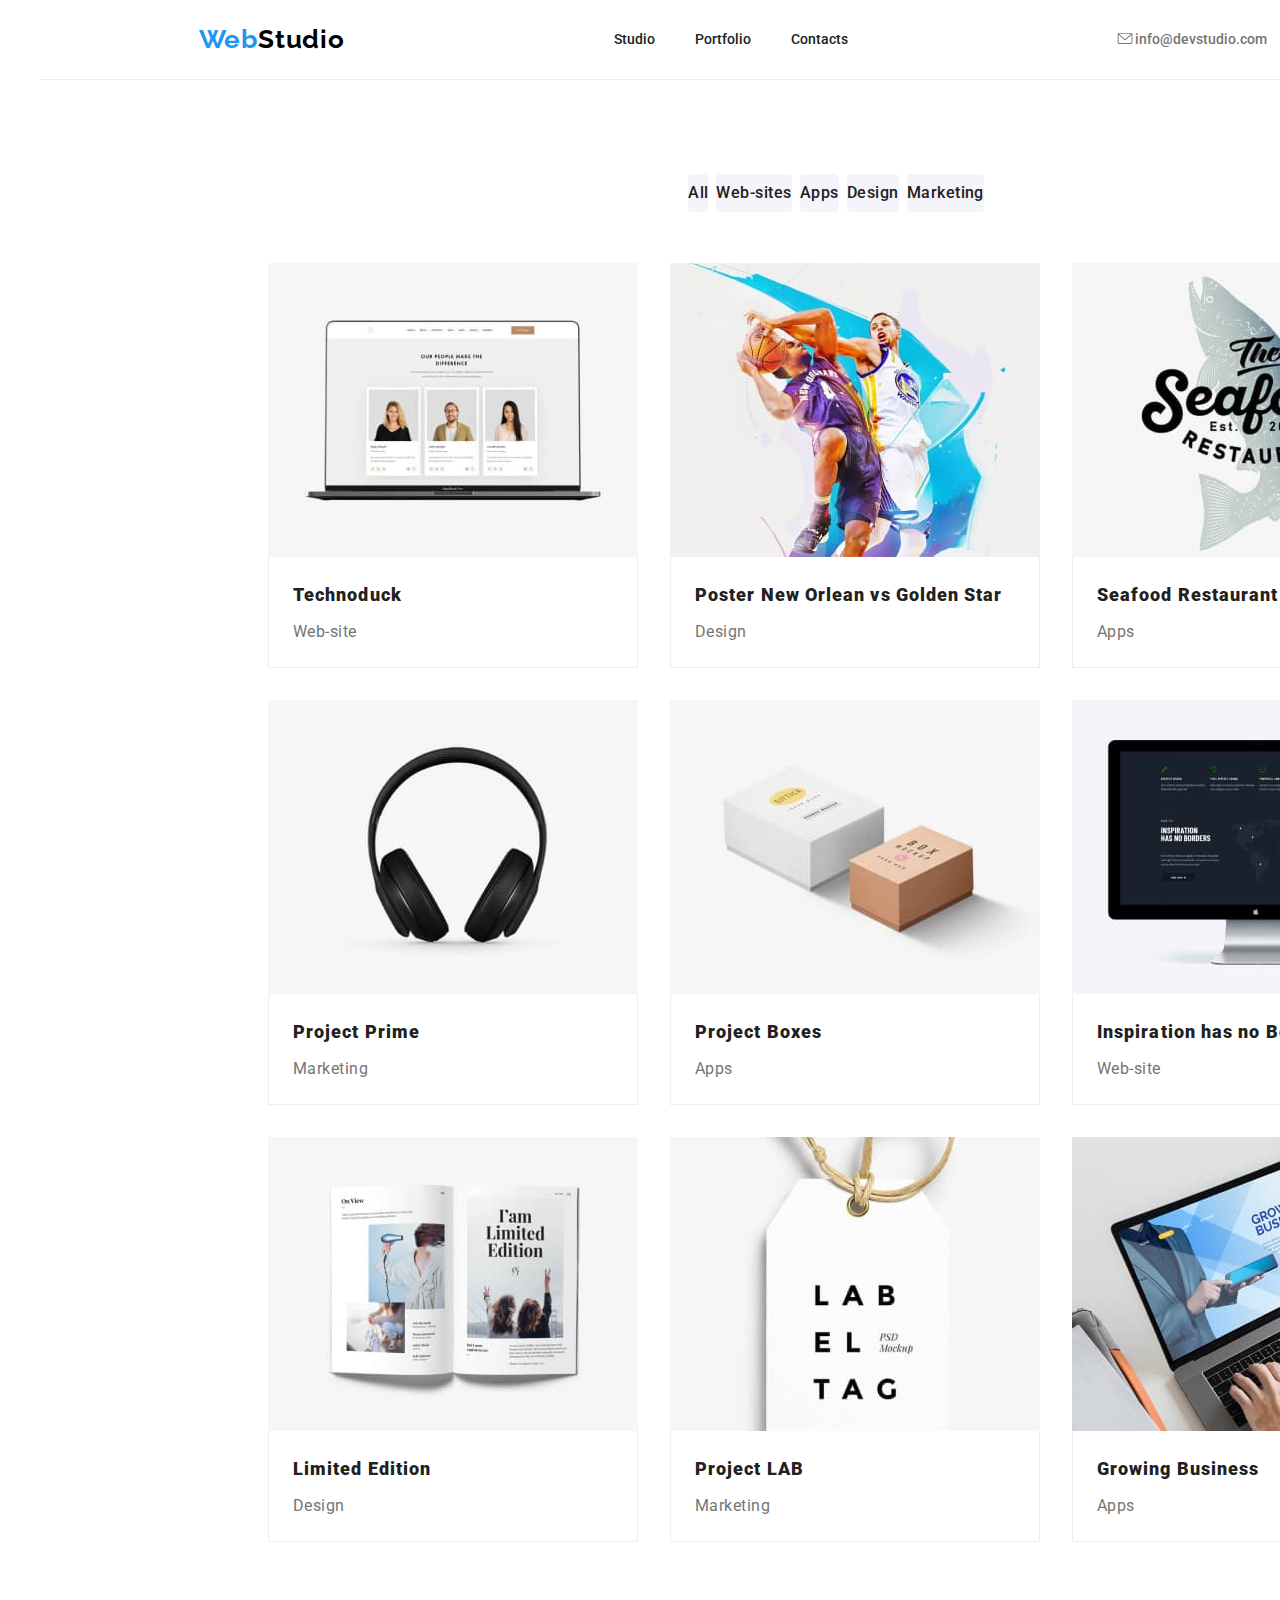
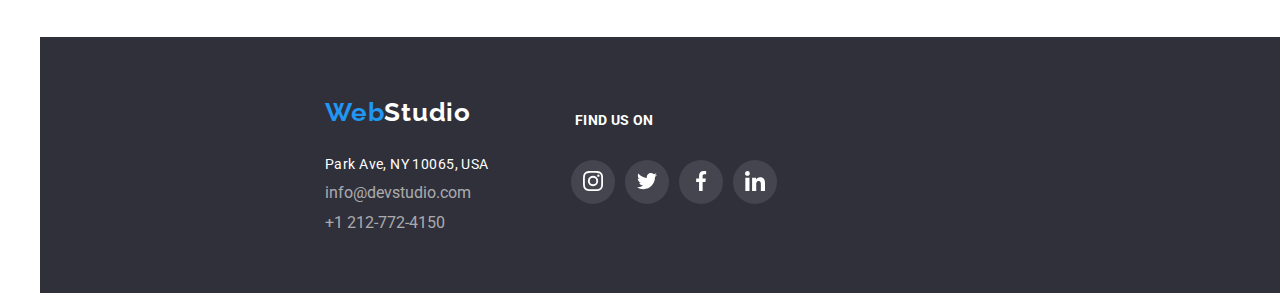
==== portfolio.html @ 3b62a681 "Initial commit" ====
<!DOCTYPE html>
<html lang="en">
<head>
    <meta charset="UTF-8">
    <meta name="viewport" content="width=device-width, initial-scale=1.0">
    <title>Portfolio</title>
    <link rel="stylesheet" href="https://cdnjs.cloudflare.com/ajax/libs/modern-normalize/1.0.0/modern-normalize.min.css">
    <link rel="preconnect" href="https://fonts.googleapis.com">
    <link rel="preconnect" href="https://fonts.gstatic.com" crossorigin>
    <link href="https://fonts.googleapis.com/css2?family=Raleway:ital,wght@0,100..900;1,100..900&family=Roboto:ital,wght@0,100;0,300;0,400;0,500;0,700;0,900;1,100;1,300;1,400;1,500;1,700;1,900&display=swap" rel="stylesheet">
    <link rel="stylesheet" href="./css/styles.css">
</head>
<!--Body section-->
<body class="body">
    <div class="container">

        <!--Header section-->
        <header class="header">
            <a href="#" class="header__logo"><p><span class="header__logo__name">Web</span>Studio</p></a>
            <nav class="header__navigation">
                <ul>
                    <li><a href="index.html" >Studio</a></li>
                    <li><a href="portfolio.html">Portfolio</a></li>
                    <li><a href="#" >Contacts</a></li>
                </ul>
            </nav>
    
            <!--Contacts information-->
            <div class="header__info">
                <a href="mailto:info@devstudio.com" ><svg class="icon-info"><use href="./images/icons/icons.svg#icon-envelope"/></svg>info@devstudio.com</a>
                <a href="tel:+1212-772-4150"><svg class="icon-info"><use href="./images/icons/icons.svg#icon-smartphone"/></svg> +1 212-772-4150</a>
         
        </div>
        </header>

        <!--Main part of the website page-->
            <main class="section">

                <!--Buttons list-->
            <div>
                <ul class="button-menu">
        <li><button type="button" class="button-name">All</button></li>
        <li><button type="button" class="button-name">Web-sites</button></li>
        <li><button type="button" class="button-name">Apps</button></li>
        <li><button type="button" class="button-name">Design</button></li>
        <li><button type="button" class="button-name">Marketing</button></li>
    </ul>
       </div>

            <!--Portfolio-->
            <div class="portfolio-section">
                <!--1st container-->
            <div class="portfolio-cards"><img class="portfolio-image" src="./images/technoduck.jpg" alt="photo of a web-site" width="370" height="294">
                <div class="portfolio-projects">
                <p class="projects-text"><b>Technoduck</b></p>
                <p class="projects1-text">Web-site</p>
            </div>
        </div>

            <!--2nd container-->
            <div class="portfolio-cards"><img class= "portfolio-image" src="./images/poster-new-orlean.jpg" alt="poster of 2 basketball player" width="370" height="294">
                <div class="portfolio-projects">
                <p class="projects-text"><b>Poster New Orlean vs Golden Star</b></p>
                <p class="projects1-text">Design</p>
            </div>
        </div>

            <!--3rd container-->
            <div class="portfolio-cards"><img class="portfolio-image" src="./images/seafood.jpg" alt="photo of seafood restaurant" width="370" height="294">
                <div class="portfolio-projects">
                <p class="projects-text"><b>Seafood Restaurant</b></p>
                <p class="projects1-text">Apps</p>
            </div>
        </div>

        <!--4th container-->
            <div class="portfolio-cards"><img class="portfolio-image" src="./images/project-prime.jpg" alt="photo of set of headphones" width="370" height="294">
                <div class="portfolio-projects">
                <p class="projects-text"><b>Project Prime</b></p>
                <p class="projects1-text">Marketing</p>
            </div>
        </div>

            <!--5th container-->
            <div class="portfolio-cards"><img class="portfolio-image" src="./images/project-boxes.jpg" alt="boxes image" width="370" height="294">
                <div class="portfolio-projects">
                <p class="projects-text"><b>Project Boxes</b></p>
                <p class="projects1-text">Apps</p>
            </div>
        </div>

            <!--6th container-->
            <div class="portfolio-cards"><img class="portfolio-image" src="./images/inspiration.jpg" alt="image website on pc" width="370" height="294">
                <div class="portfolio-projects">
                <p class="projects-text"><b>Inspiration has no Borders</b></p>
                <p class="projects1-text">Web-site</p>
            </div>
        </div>

            <!--7th container-->
            <div class="portfolio-cards"><img class="portfolio-image" src="./images/limited-edition.jpg" alt="magazine design" width="370" height="294">
                <div class="portfolio-projects">
                <p class="projects-text"><b>Limited Edition</b></p>
                <p class="projects1-text">Design</p>
            </div>
        </div>

            <!--8th container-->
            <div class="portfolio-cards"><img class="portfolio-image" src="./images/project-lab.jpg" alt="tag image" width="370" height="294">
                <div class="portfolio-projects">
                <p class="projects-text"><b>Project LAB</b></p>
                <p class="projects1-text">Marketing</p>
            </div>
        </div>

            <!--9th container-->
            <div class="portfolio-cards"><img class="portfolio-image" src="./images/growing.jpg" alt="picture with label" width="370" height="294">
                <div class="portfolio-projects">
                <p class="projects-text"><b>Growing Business</b></p>
                <p class="projects1-text">Apps</p>
            </div>
            </div>
    </div>
    </main>

 
   <!--Footer section-->
   <footer class="footer">
    <div class="footer-info">
        <div class="row">
        <div class="footer-col">
    <a href="#" class="footer__logo"><p><span class="footer__logo__name">Web</span>Studio</p></a>
    <address class="contacts">
    <p class="road">Park Ave, NY 10065, USA</p>
    <p class="mail">info@devstudio.com</p>
    <p class="phone">+1 212-772-4150</p>
    </address>
    </div>

<!--Social footer-->
<div class="footer-col">
<h4 class="social-title">Find us on</h4>
    <ul class="social-links">
        <li>
            <a href="">
                <svg class="icon">
                    <use href="./images/icons/icons.svg#icon-instagram" />
                </svg>
            </a>
         </li> 
         <li>
            <a href="">
                <svg class="icon">
                    <use href="./images/icons/icons.svg#icon-twitter" />
                </svg>
            </a>
         </li>
         <li>
            <a href="">
                <svg class="icon">
                    <use href="./images/icons/icons.svg#icon-facebook" />
                </svg>
            </a>
         </li>
         <li>
            <a href="">
                <svg class="icon">
                    <use href="./images/icons/icons.svg#icon-linkedin" />
                </svg>
            </a>
         </li>
         </ul>     
</div>
</div>
</div>
</footer>
</div>
</body>
</html>
---- css/styles.css ----
:root {
    --light-blue: #2196f3;
    --black: #212121;
    --white: #ffffff;
    --dark-white: #f5f4fa;
    --grey: #757575;
    --dark-grey: #2f303a;
    --primary-font: 'Roboto', sans-serif;
    --secondary-font: 'Raleway', sans-serif;
}
*, *::before, *::after{
    margin: 0;
    padding: 0;
}

img{
    max-width: 100%;
    height: auto;
}

html{
    box-sizing: border-box;

}

ul{
    list-style: none;
    margin: 0;
    padding: 0;
}

a{
    text-decoration: none;
    color: inherit;
}
.section{
    padding-top: 94px;
    padding-bottom: 94px;
    width: 1600px;
}

.container{
    width: 1200px;
    margin: 0 auto;
 }
/* Body section style*/

.body{
    font-family: var(--primary-font);
    background-color: var(--white);
    color: var(--black);

}

/* Header section style*/
.header {
    background-color: var(--white);
    display: flex;
    justify-content: space-around;
    flex-wrap: wrap;
    border-top: none;
    border-right: none;
    border-left: none;
    padding: 24px;
    border-bottom: 1px solid #ececec;
    align-items: center;
    width: 1600px;
}

.header__logo{
    text-decoration: none;
    font-family: var(--secondary-font);
    font-weight: 700;
    font-size: 26px;
    line-height: 31px;
    color: #000000;
    letter-spacing: 0.03em;
}

.header__logo__name{
    color: #2196f3;

}

.header__navigation{
    list-style: none;
    display: inline-block;
    gap: 40px;
  
}

.header__navigation a{
    font-family: var(--primary-font);
    font-weight: 500;
    font-size: 14px;
    line-height: 16px;
    color: var(--black);
    list-style: none;
    text-decoration: none;

}

.header__navigation a:hover {
    color: var(--light-blue);
}



.header__navigation a:focus{
    color: var(--light-blue);
    border-bottom: none;
}

.header__info a{
    font-family: var(--primary-font);
    font-weight: 500;
    font-size: 14px;
    line-height: 16px;
    color: var(--grey) ;
    text-decoration: none;
    padding-right: 40px;
    fill: var(--grey);

}



.header__info a:hover{
    color: var(--light-blue);
    fill: var(--light-blue);

}

.header__info a:focus {
    color: var(--light-blue);
    fill: var(--light-blue);
}



.icon-info{
    width: 16px;
    height: 12px;
    margin-right: 2px;
}


/* Hero section style*/

.hero-section{
    height: 100vh;
    display: flex;
    justify-content: center;
    align-items: center;
    text-align: center;
    flex-wrap: wrap;
    background-color: rgba(47, 48, 58,0.4);
    background-image: linear-gradient(0deg, 
    rgba(47, 48, 58, 0.5),
    rgba(47, 48, 58, 0.3)
    ), url(../images/hero-bg-image.jpg);
    background-repeat: no-repeat;background-size: cover;
    width: 1600px;
    height: 600px;
   

}

.hero-section__title{
    font-family: var(--primary-font);
    font-weight: 900;
    font-size: 44px;
    line-height: 60px;
    text-transform: uppercase;
    color: var(--white);
    letter-spacing: 0.06em;
    margin-top: 200px;

    
}
.hero-section__title:hover{
    text-decoration: underline;
    text-decoration-color: var(--light-blue);
} 
   

.button{
    font-family: var(--primary-font);
    font-weight: 700;
    font-size: 16px;
    line-height: 30px;
    color: var(--white);
    background-color: var(--light-blue);
    cursor: pointer;
    border-radius: 4px;
    margin-top: 30px;
    margin-bottom: 210px;
    
}

.button:hover{
    background-color: var(--light-blue);
    width: 380px;
    height: 65px;
}

/*About section style*/

.about ul{
   display: flex;
   flex-direction: row;
   justify-content: space-around;
   align-items: center;
   flex-wrap: wrap;
   gap: 30px;
   padding-left:215px;
   padding-right: 215px;

    
}

.about__list{
    list-style: none;
    margin-right: 30px;
}
 
.about__subtitle{
    font-family: var(--primary-font);
    font-weight: 700;
    font-size: 14px;
    line-height: 16px;
    text-transform: uppercase;
    color: var(--black);
    list-style: none;
    letter-spacing: 0.03em;
    text-align: left;
    margin-bottom: 10px;

}

.about__text{
    font-family: var(--primary-font);
    font-weight: 400;
    font-size: 14px;
    line-height: 24px;
    color: var(--grey);
    letter-spacing: 0.03em;
    text-align: left;                            
}
.icon-name{
    width: 70px;
    height: 70px;

}

.icon-about{
    width:  270px;
    height:  120px;
    border-radius: 4px;
    background: var(--dark-white);
    display: flex;
    justify-content: center;
    padding-top: 25px;
    margin-bottom: 30px;

    
}

/* What we do style*/
.occupation{
    display: inline-block;
    text-align: center;

}

.occupation__images> img{
    margin-right: 30px;
}

.occupation__title{
    font-family: var(--primary-font);
    font-weight: 700;
    font-size: 36px;
    line-height: 42px;
    color: var(--black);
    letter-spacing: 0.03em;
    margin-bottom: 50px;

}

/* Team section style*/

.team{
    background-color: var(--dark-white);
    width: 1600px;
  
}
.team-section{
    display: flex;
    justify-content: center;
    text-align: center;
    gap: 30px;

    
}
.team-title{
    font-family: var(--primary-font);
    font-weight: 700;
    font-size: 36px;
    line-height: 42px;
    color: var(--black);
    letter-spacing: 0.03em;
    margin-bottom: 50px;
    text-align: center;
    
}

.team-cards{
    background-color: var(--white);
    box-shadow: 0px 1px 3px rgba(0, 0, 0, 0.12), 0px 1px 1px rgba(0, 0, 0, 0.14), 0px 2px 1px rgba(0, 0, 0, 0.2);
    border-radius: 0px 0px 4px 4px;

}
.team-image{
    border-radius: 4px;

}

.team__name{
    font-family: var(--primary-font);
    font-weight: 500;
    font-size: 16px;
    line-height: 19px;
    color: var(--black);
    letter-spacing: 0.03em;
    margin-top: 30px;
}

.team__job{
    font-family: var(--primary-font);
    font-weight: 400;
    font-size: 16px;
    line-height: 19px;
    color: var(--grey);
    letter-spacing: 0.03em;
    margin-top: 10px;
    margin-bottom: 16px;
}

.team-social{
    display: flex;
    gap: 10px;
    justify-content: center;
    margin-bottom: 30px;
   
}
.team-social li{
    padding: 12px;
    border-radius: 100px;
    fill: #afb1b8;
    
  
}
.team-social li:hover{
    background-color: var(--light-blue);
    fill: var(--white);

}

.team-social li:focus{
    background-color: var(--light-blue);
    fill: var(--white);
}

/* Regular customers section style*/
.customers-section ul{
    display: flex;
    justify-content: center;
    align-items: center;
    gap: 30px;
    width: 1600px;
    margin-bottom: 94px;
    fill: #afb1b8;  
}

.customers-section li:hover{
    fill: var(--light-blue);
}

.customers-section li:focus{
    fill: var(--light-blue);
}

.customers-title{
    font-family: var(--primary-font);
    font-weight: 700;
    font-size: 36px;
    line-height: 42px;
    letter-spacing: 0.03em;
    color: var(--black);
    margin-top: 94px;
    margin-bottom: 50px;
    margin-left: 635px;
}

.customers-name{
    width: 106px;
    height: 60px;  
}

.customers-icon{
    width: 170px;
    height: 92px;
    border: 1px solid #afb1B8;
    padding: 20px 30px;
}


/* Footer section style */

.footer{
    background-color: var(--dark-grey);
    color: var(--white);
    display: inline-block;
    padding-left: 215px;
    padding-top: 60px;
    height: auto;
    width: 1600px;
   
}

.footer__logo{
    font-family: var(--secondary-font);
    font-weight: 700;
    font-size: 26px;
    line-height: 31px;
    color: var(--white);
    text-decoration: none;
    letter-spacing: 0.03em;
    text-align: left;
    
    
}

.footer__logo__name{
    color: #2196f3;

}
.contacts{
    font-style: normal;
    margin-bottom: 60px;
}  

.road{
font-family: var(--primary-font);
font-weight: 400;
font-size: 14px;
line-height: 16px;
letter-spacing: 0.03em;
color: var(--white); 
padding-top: 28px;


}
.mail, .phone{
    margin-top: 12px;
    text-decoration: none;
    color: rgba(255, 255, 255, 0.6);
  
 
}

.mail:hover, .phone:hover {
    color: var(--light-blue);
}


.mail:focus, .phone:focus{
    color: var(--light-blue);
    border-bottom: none;
}

.container{
    width: 1200px;
    margin: 0 auto;
 }
 
 /* Social footer style*/
 .social-title{
    font-family: var(--primary-font);
    font-weight: 700;
    font-size: 14px;
    line-height: 16px;
    letter-spacing: 0.03em;
    text-transform: uppercase;
    color: var(--white);
    padding-top: 15px;
    padding-bottom: 20px;
    padding-left: 16px;
   
    
 }
 .row{
	display: flex;
    flex-wrap: wrap;
}


.footer-col{
    color: var(--white);
    padding-left: 70px;

  }
  .social-links{
    display: flex;
    gap: 10px;
    fill: var(--white);
    padding: 12px;
    
  }

  .footer-col .social-links a{
	display: inline-block;
    align-items: center;
	height: 44px; 
	width: 44px;
	background-color: rgba(255,255,255,0.1);
	padding: 6px;
	text-align: center;
	line-height: 40px;
	border-radius: 50%;
	
}

.social-links a:hover{
	fill: var(--white);
	background-color: var(--light-blue);
}


/* Body section portfolio style*/

.body{
    font-family: var(--primary-font);
    background-color: var(--white);
    color: var(--black);
}


/* Header section style*/
.header {
    background-color: var(--white);
    display: flex;
    justify-content: space-around;
    flex-wrap: wrap;
    border-top: none;
    border-right: none;
    border-left: none;
    padding: 24px;
    border-bottom: 1px solid #ececec;
    align-items: center;
    width: 1600px;
   
}

.header__logo{
    text-decoration: none;
    font-family: var(--secondary-font);
    font-weight: 700;
    font-size: 26px;
    line-height: 31px;
    color: #000000;
    letter-spacing: 0.03em;

}

.header__logo__name{
    color: #2196f3;

}

.header__navigation ul{
    list-style: none;
    display: flex;
    gap: 40px;
}

.header__navigation a{
    font-family: var(--primary-font);
    font-weight: 500;
    font-size: 14px;
    line-height: 16px;
    color: var(--black);
    list-style: none;
    text-decoration: none;

}

.header__navigation a:hover {
    color: var(--light-blue);
}



.header__navigation a:focus{
    color: var(--light-blue);
    border-bottom: none;
}

.header__info a{
    font-family: var(--primary-font);
    font-weight: 500;
    font-size: 14px;
    line-height: 16px;
    color: var(--grey) ;
    text-decoration: none;
    padding-right: 40px;
    fill: var(--grey);

}



.header__info a:hover{
    color: var(--light-blue);
    fill: var(--light-blue);

}

.header__info a:focus {
    color: var(--light-blue);
    fill: var(--light-blue);
}

.icon-info{
    width: 16px;
    height: 12px;
    margin-right: 2px;
}

/* Main part website page style*/

.main-section{
    padding-top: 94px;
    padding-bottom: 50px;
    width: 1600px;
}

.button-menu{
    display: flex;
    justify-content: center;
    align-items: center;
    margin-bottom: 50px;
    list-style-type: none;
}


.button-name{
    font-family: var(--primary-font);
    background-color: var(--dark-white);
    font-weight: 500;
    font-size: 16px;
    line-height: 26px;
    color: var(--black);
    letter-spacing: 0.03em;
    margin-right: 8px;
    padding-top: 6px;
    padding-bottom: 6px;
    cursor: pointer;
    border-radius: 4px;
    border: none;
    text-align: center;
    gap: 8px;
    
}

.button-name:hover, .button-name:focus{
    background-color: var(--light-blue);
    color: var(--white);
    box-shadow: 1px 1px 1px var(--dark-white);
    cursor: pointer;
    box-shadow: 0px 2px 2px 0px #0000001F, 0px 1px 2px 0px #00000014, 0px 3px 1px 0px #0000001A;

}


.portfolio-section{
    display: flex;
    justify-content: center;
    align-items: center;
    flex-wrap: wrap;
    gap: 30px;
    max-width: 1200px;
    margin-left: 215px;
}


.portfolio-cards{
    background-color: var(--white);
    border: 1px solid var(--white);
}


.portfolio-image{
    display: block;
}

.portfolio-projects{
    margin-top: 0px;
    border-color: #eeeeee;
    border-width: 1px;
    border-style: solid;
    border-top: none;
    padding: 20px 24px;

}

.projects-text{
    font-weight: 700;
    font-size: 18px;
    line-height: 36px;
    margin-top: 20px;
    padding-bottom: 4px;
    letter-spacing: 0.06em;
    text-align: left;
}

.projects1-text{
    font-size: 16px;
    color: var(--grey);
    line-height: 30px;
    letter-spacing: 0.03em;
    text-align: left;
}

.projects-text, .projects1-text{
    text-align: left;
    margin-bottom: 0px;
    margin-top: 0px;
}

.portfolio-cards:hover{
    box-shadow: 1px 4px 6px 0px #00000029, 0px 4px 4px 0px #0000000F,  0px 1px 1px 0px #0000001F;

}

/* Footer portflio style*/

.footer{
    background-color: var(--dark-grey);
    color: var(--white);
    display: inline-block;
    padding-left: 215px;
    padding-top: 60px;
    height: auto;
    width: 1600px;
    
}

.footer__logo{
    font-family: var(--secondary-font);
    font-weight: 700;
    font-size: 26px;
    line-height: 31px;
    color: var(--white);
    text-decoration: none;
    letter-spacing: 0.03em;
    text-align: left;
   
    
}

.footer__logo__name{
    color: #2196f3;

}
.contacts{
    font-style: normal;
    margin-bottom: 60px;

}  

.road{
font-family: var(--primary-font);
font-weight: 400;
font-size: 14px;
line-height: 16px;
letter-spacing: 0.03em;
color: var(--white); 
padding-top: 28px;


}
.mail, .phone{
    margin-top: 12px;
    text-decoration: none;
    color: rgba(255, 255, 255, 0.6);
   
}

.mail:hover, .phone:hover {
    color: var(--light-blue);
}


.mail:focus, .phone:focus{
    color: var(--light-blue);
    border-bottom: none;
}


 /* Social footer style*/
 .social-title{
    font-family: var(--primary-font);
    font-weight: 700;
    font-size: 14px;
    line-height: 16px;
    letter-spacing: 0.03em;
    text-transform: uppercase;
    color: var(--white);
    padding-top: 15px;
    padding-bottom: 20px;
    padding-left: 16px;
   
    
 }
 .row{
	display: flex;
    flex-wrap: wrap;
}


.footer-col{
    color: var(--white);
    padding-left: 70px;

  }
  .social-links{
    display: flex;
    gap: 10px;
    fill: var(--white);
    padding: 12px;
    
  }

  .footer-col .social-links a{
	display: inline-block;
    align-items: center;
	height: 44px; 
	width: 44px;
	background-color: rgba(255,255,255,0.1);
	padding: 6px;
	text-align: center;
	line-height: 40px;
	border-radius: 50%;
	
}

.social-links a:hover{
	fill: var(--white);
	background-color: var(--light-blue);
}



.icon{
    width: 20px;
    height: 20px;
    
}
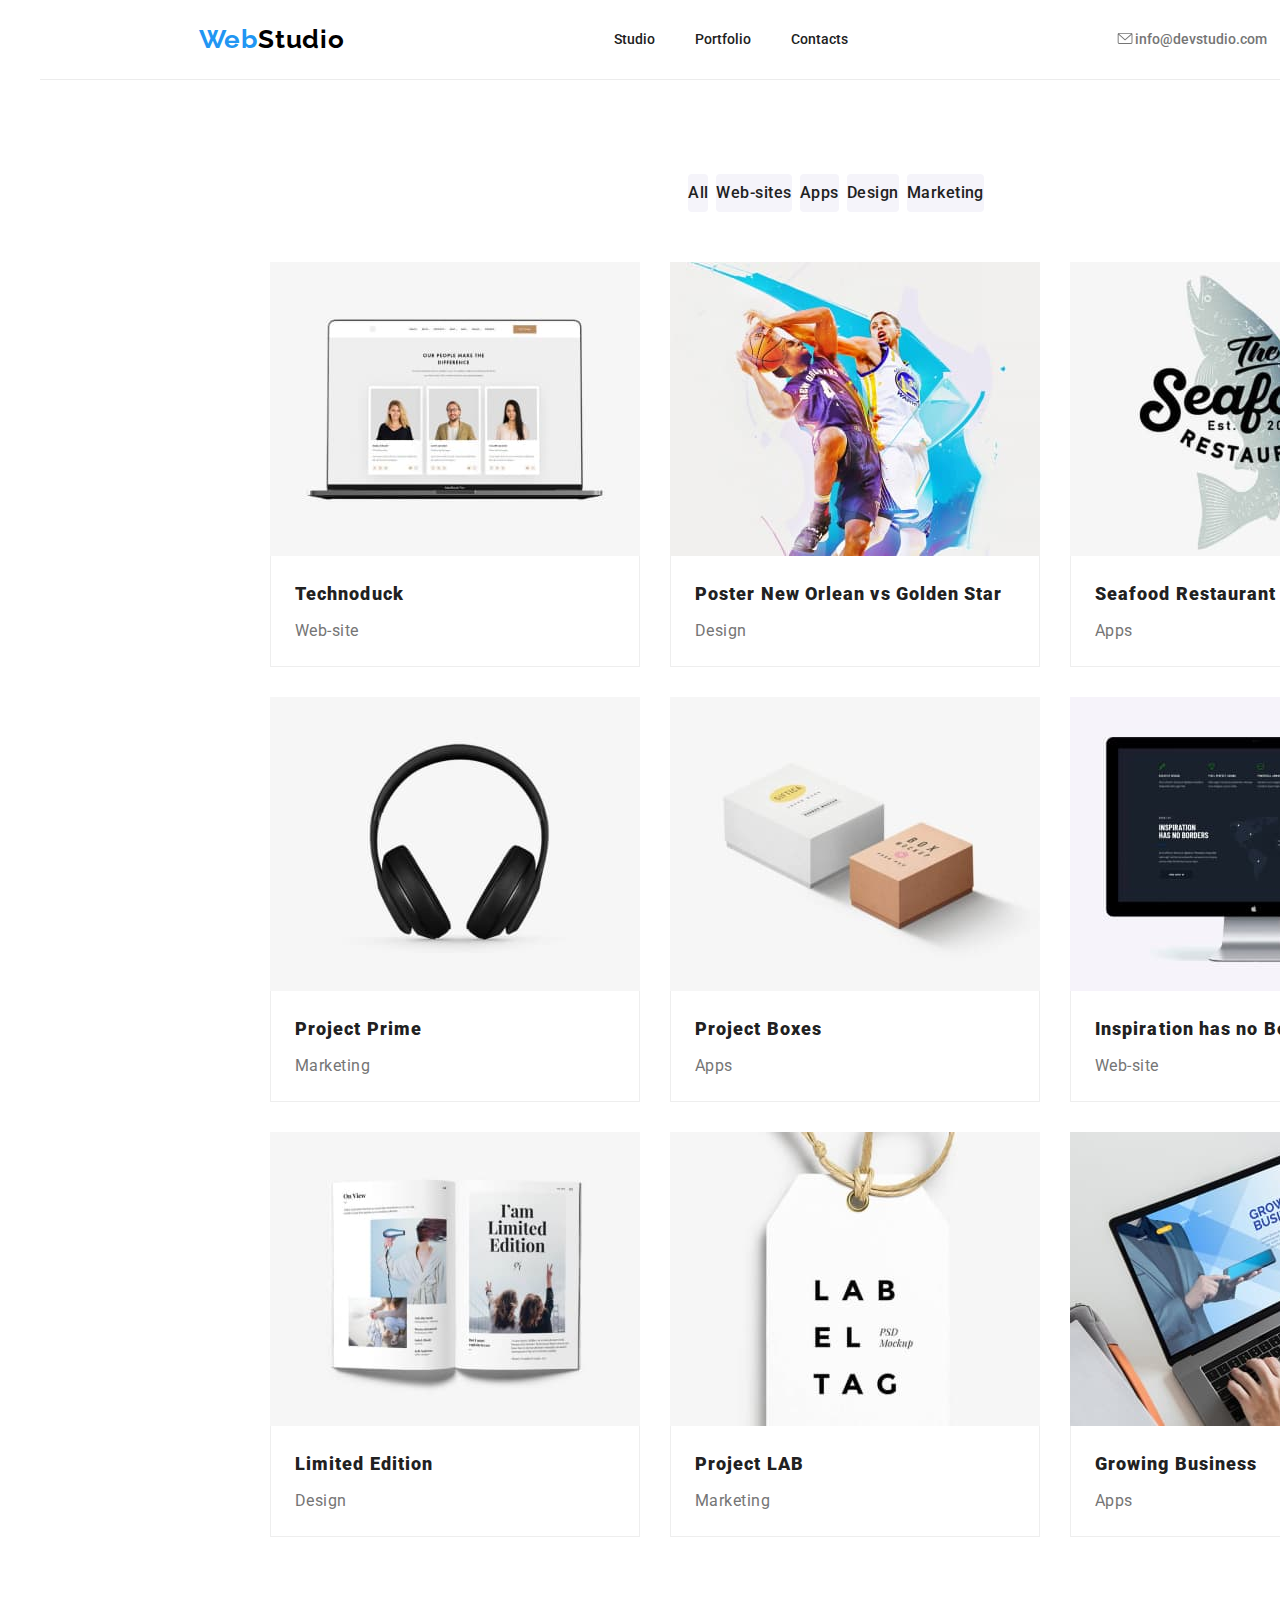
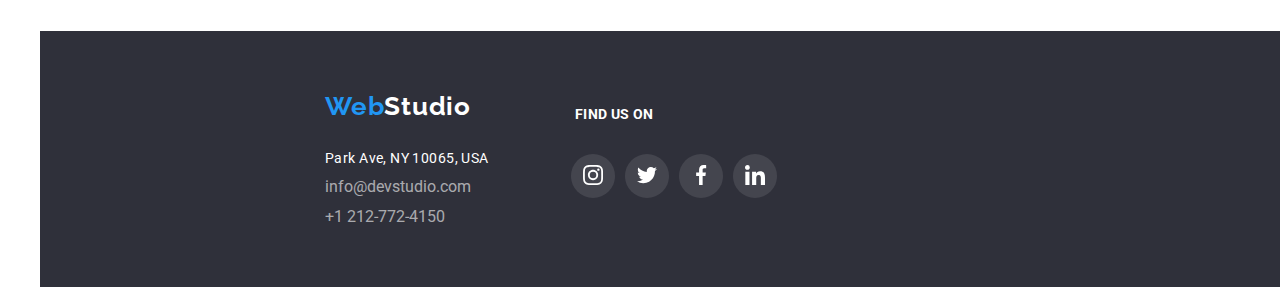
==== commit 3497fefb: "update portfolio.html and css" ====
--- a/portfolio.html
+++ b/portfolio.html
@@ -33,8 +33,9 @@
         </div>
         </header>
 
+<main>
         <!--Main part of the website page-->
-            <main class="section">
+            <div class="section">
 
                 <!--Buttons list-->
             <div>
@@ -48,9 +49,14 @@
        </div>
 
             <!--Portfolio-->
-            <div class="portfolio-section">
+            <section class="portfolio-section">
                 <!--1st container-->
-            <div class="portfolio-cards"><img class="portfolio-image" src="./images/technoduck.jpg" alt="photo of a web-site" width="370" height="294">
+            <div class="portfolio-cards">
+                <div class="relative-overlay">
+                    <div class="overlay">
+                    <p>Technoduck is a state-of-the-art coronavirus distribution platform. Companies use this platform for digital espionage and attacks on competitors' secure servers.</p>  
+                </div>
+                    <img class="portfolio-image" src="./images/technoduck.jpg" alt="photo of a web-site" width="370" height="294"></div>
                 <div class="portfolio-projects">
                 <p class="projects-text"><b>Technoduck</b></p>
                 <p class="projects1-text">Web-site</p>
@@ -58,7 +64,12 @@
         </div>
 
             <!--2nd container-->
-            <div class="portfolio-cards"><img class= "portfolio-image" src="./images/poster-new-orlean.jpg" alt="poster of 2 basketball player" width="370" height="294">
+            <div class="portfolio-cards">
+                <div class="relative-overlay">
+                <div class="overlay">
+                    <p></p>
+                </div>
+                <img class= "portfolio-image" src="./images/poster-new-orlean.jpg" alt="poster of 2 basketball player" width="370" height="294"></div>
                 <div class="portfolio-projects">
                 <p class="projects-text"><b>Poster New Orlean vs Golden Star</b></p>
                 <p class="projects1-text">Design</p>
@@ -66,7 +77,12 @@
         </div>
 
             <!--3rd container-->
-            <div class="portfolio-cards"><img class="portfolio-image" src="./images/seafood.jpg" alt="photo of seafood restaurant" width="370" height="294">
+            <div class="portfolio-cards">
+                <div class="relative-overlay">
+                <div class="overlay">
+                    <p></p>
+                </div>
+                <img class="portfolio-image" src="./images/seafood.jpg" alt="photo of seafood restaurant" width="370" height="294"></div>
                 <div class="portfolio-projects">
                 <p class="projects-text"><b>Seafood Restaurant</b></p>
                 <p class="projects1-text">Apps</p>
@@ -74,7 +90,12 @@
         </div>
 
         <!--4th container-->
-            <div class="portfolio-cards"><img class="portfolio-image" src="./images/project-prime.jpg" alt="photo of set of headphones" width="370" height="294">
+            <div class="portfolio-cards">
+                <div class="relative-overlay">
+                <div class="overlay">
+                    <p></p>
+                </div>
+                <img class="portfolio-image" src="./images/project-prime.jpg" alt="photo of set of headphones" width="370" height="294"></div>
                 <div class="portfolio-projects">
                 <p class="projects-text"><b>Project Prime</b></p>
                 <p class="projects1-text">Marketing</p>
@@ -82,7 +103,12 @@
         </div>
 
             <!--5th container-->
-            <div class="portfolio-cards"><img class="portfolio-image" src="./images/project-boxes.jpg" alt="boxes image" width="370" height="294">
+            <div class="portfolio-cards">
+                <div class="relative-overlay">
+                <div class="overlay">
+                    <p></p>
+                </div>
+                <img class="portfolio-image" src="./images/project-boxes.jpg" alt="boxes image" width="370" height="294"></div>
                 <div class="portfolio-projects">
                 <p class="projects-text"><b>Project Boxes</b></p>
                 <p class="projects1-text">Apps</p>
@@ -90,7 +116,12 @@
         </div>
 
             <!--6th container-->
-            <div class="portfolio-cards"><img class="portfolio-image" src="./images/inspiration.jpg" alt="image website on pc" width="370" height="294">
+            <div class="portfolio-cards">
+                <div class="relative-overlay">
+                <div class="overlay">
+                    <p></p>
+                </div>
+                <img class="portfolio-image" src="./images/inspiration.jpg" alt="image website on pc" width="370" height="294"></div>
                 <div class="portfolio-projects">
                 <p class="projects-text"><b>Inspiration has no Borders</b></p>
                 <p class="projects1-text">Web-site</p>
@@ -98,7 +129,12 @@
         </div>
 
             <!--7th container-->
-            <div class="portfolio-cards"><img class="portfolio-image" src="./images/limited-edition.jpg" alt="magazine design" width="370" height="294">
+            <div class="portfolio-cards">
+                <div class="relative-overlay">
+                <div class="overlay">
+                    <p></p>
+                </div>
+                <img class="portfolio-image" src="./images/limited-edition.jpg" alt="magazine design" width="370" height="294"></div>
                 <div class="portfolio-projects">
                 <p class="projects-text"><b>Limited Edition</b></p>
                 <p class="projects1-text">Design</p>
@@ -106,7 +142,12 @@
         </div>
 
             <!--8th container-->
-            <div class="portfolio-cards"><img class="portfolio-image" src="./images/project-lab.jpg" alt="tag image" width="370" height="294">
+            <div class="portfolio-cards">
+                <div class="relative-overlay">
+                <div class="overlay">
+                    <p></p>
+                </div>
+                <img class="portfolio-image" src="./images/project-lab.jpg" alt="tag image" width="370" height="294"></div>
                 <div class="portfolio-projects">
                 <p class="projects-text"><b>Project LAB</b></p>
                 <p class="projects1-text">Marketing</p>
@@ -114,14 +155,20 @@
         </div>
 
             <!--9th container-->
-            <div class="portfolio-cards"><img class="portfolio-image" src="./images/growing.jpg" alt="picture with label" width="370" height="294">
+            <div class="portfolio-cards">
+                <div class="relative-overlay">
+                <div class="overlay">
+                    <p></p>
+                </div>
+                <img class="portfolio-image" src="./images/growing.jpg" alt="picture with label" width="370" height="294"></div>
                 <div class="portfolio-projects">
                 <p class="projects-text"><b>Growing Business</b></p>
                 <p class="projects1-text">Apps</p>
             </div>
             </div>
-    </div>
-    </main>
+    </section>
+</div>
+</main>
 
  
    <!--Footer section-->
--- a/css/styles.css
+++ b/css/styles.css
@@ -20,6 +20,7 @@
 
 html{
     box-sizing: border-box;
+    
 
 }
 
@@ -97,6 +98,7 @@
     color: var(--black);
     list-style: none;
     text-decoration: none;
+    position: relative;
 
 }
 
@@ -104,6 +106,27 @@
     color: var(--light-blue);
 }
 
+.header__navigation a::after,
+.header__navigation a::after {
+    content: ' ';
+    width: 0;
+    height: 4px;
+    left: 0;
+    top: 40px;
+    background: #2196F3;
+    border-radius: 2px;
+    position: absolute;
+    transition-duration: 250ms;
+    transition-property: width;
+    animation-timing-function: cubic-bezier(0.4, 0, 0.2, 1);
+
+}
+
+.header__navigation a:active::after,
+.header__navigation a:hover::after {
+    width: 100%;
+
+}
 
 
 .header__navigation a:focus{
@@ -268,13 +291,18 @@
 
 /* What we do style*/
 .occupation{
-    display: inline-block;
+    display: flex;
+    justify-content: space-between;
     text-align: center;
-
-}
+    margin: 0 auto;
+  
+
+}
+
 
 .occupation__images> img{
     margin-right: 30px;
+
 }
 
 .occupation__title{
@@ -285,8 +313,28 @@
     color: var(--black);
     letter-spacing: 0.03em;
     margin-bottom: 50px;
-
-}
+}
+
+
+.thumb{
+    position: relative;
+   margin: 10px;
+   border-radius: 4px;
+   overflow: hidden;
+   background-color: white;
+}
+
+.thumb > .label {
+    position: absolute;
+    top: 0;
+    right: 0;
+    margin: 0;
+    padding: 8px 16px;
+    border-bottom-left-radius: 4px;
+  
+    font-family: sans-serif;
+    font-size: 24px;
+    background-color: #2196f3;}
 
 /* Team section style*/
 
@@ -537,6 +585,51 @@
 	background-color: var(--light-blue);
 }
 
+/* Style modal*/
+.is-hidden{
+    opacity: 0;
+    visibility: hidden;
+    pointer-events: none;
+}
+
+[data-modal] {
+    width: 100%;
+    height: 100%;
+    position: fixed;
+    top: 0;
+    left: 0;
+    background-color: rgba(0, 0, 0, 0.5);
+
+}
+
+.is-hidden [data-modal-content] {
+    transform: translate(-50%, -50%) scale(0.5);
+}
+
+[data-modal-content] {
+    width: 528px;
+    height: 581px;
+    background-color: var(--white);
+    position: absolute;
+    top: 50%;
+    left: 50%;
+    transform: translate(-50%, -50%) scale(1);
+    transition-duration: 1s;
+    padding: 20px;
+
+}
+
+[data-modal-close] {
+    position: absolute;
+    top: 10px;
+    right: 10px;
+}
+
+
+
+
+
+
 
 /* Body section portfolio style*/
 
@@ -692,18 +785,24 @@
     gap: 30px;
     max-width: 1200px;
     margin-left: 215px;
+    
 }
 
 
 .portfolio-cards{
-    background-color: var(--white);
-    border: 1px solid var(--white);
-}
+    align-items: center;
+    transition: box-shadow 250ms;
+    transition-duration: 250ms;
+    transition-timing-function: cubic-bezier(0.4, 0, 0.2, 1);
+}
+
+
 
 
 .portfolio-image{
     display: block;
 }
+
 
 .portfolio-projects{
     margin-top: 0px;
@@ -712,8 +811,10 @@
     border-style: solid;
     border-top: none;
     padding: 20px 24px;
-
-}
+    
+}
+
+
 
 .projects-text{
     font-weight: 700;
@@ -723,6 +824,8 @@
     padding-bottom: 4px;
     letter-spacing: 0.06em;
     text-align: left;
+   
+
 }
 
 .projects1-text{
@@ -731,18 +834,68 @@
     line-height: 30px;
     letter-spacing: 0.03em;
     text-align: left;
+    
 }
 
 .projects-text, .projects1-text{
     text-align: left;
     margin-bottom: 0px;
     margin-top: 0px;
+   
 }
 
 .portfolio-cards:hover{
-    box-shadow: 1px 4px 6px 0px #00000029, 0px 4px 4px 0px #0000000F,  0px 1px 1px 0px #0000001F;
-
-}
+    box-shadow: 1px 4px 6px 0px #00000029, 0px 4px 4px 0px #0000000F,  0px 1px 1px 0px #0000001F; 
+}
+
+.portfolio-cards:focus{
+    box-shadow: 1px 4px 6px 0px #00000029, 0px 4px 4px 0px #0000000F,  0px 1px 1px 0px #0000001F; }
+
+
+.relative-overlay{
+    position: relative;
+    overflow: hidden;
+}
+
+.overlay{
+    position: absolute;
+    top: 0;
+    left: 0;
+    width: 100%;
+    height: 100%;
+    transform: translateY(100%);
+    background-color:  rgba(33, 150, 243, 0.9);
+    color: var(--white);
+    transition-duration: 250ms;
+    display: flex;
+    justify-content: center;
+    align-items: center;
+    flex-direction: column;
+    gap: 50px;
+    font-family: var(--primary-font);
+    font-size: 18px;
+    font-weight: 400;
+    text-align: left;
+    letter-spacing: 0.03em;;
+    line-height: 28px;
+    padding-left: 21px;
+    padding-right: 24px;
+    padding-top: 63px;
+    padding-bottom: 91px;
+}
+
+
+
+.overlay p {
+    width: 300px;
+}
+
+.portfolio-cards:hover .overlay{
+    box-shadow: 1px 4px 6px 0px #00000029, 0px 4px 4px 0px #0000000F,  0px 1px 1px 0px #0000001F; 
+    transform: translateY(0) ;
+}
+
+
 
 /* Footer portflio style*/
 
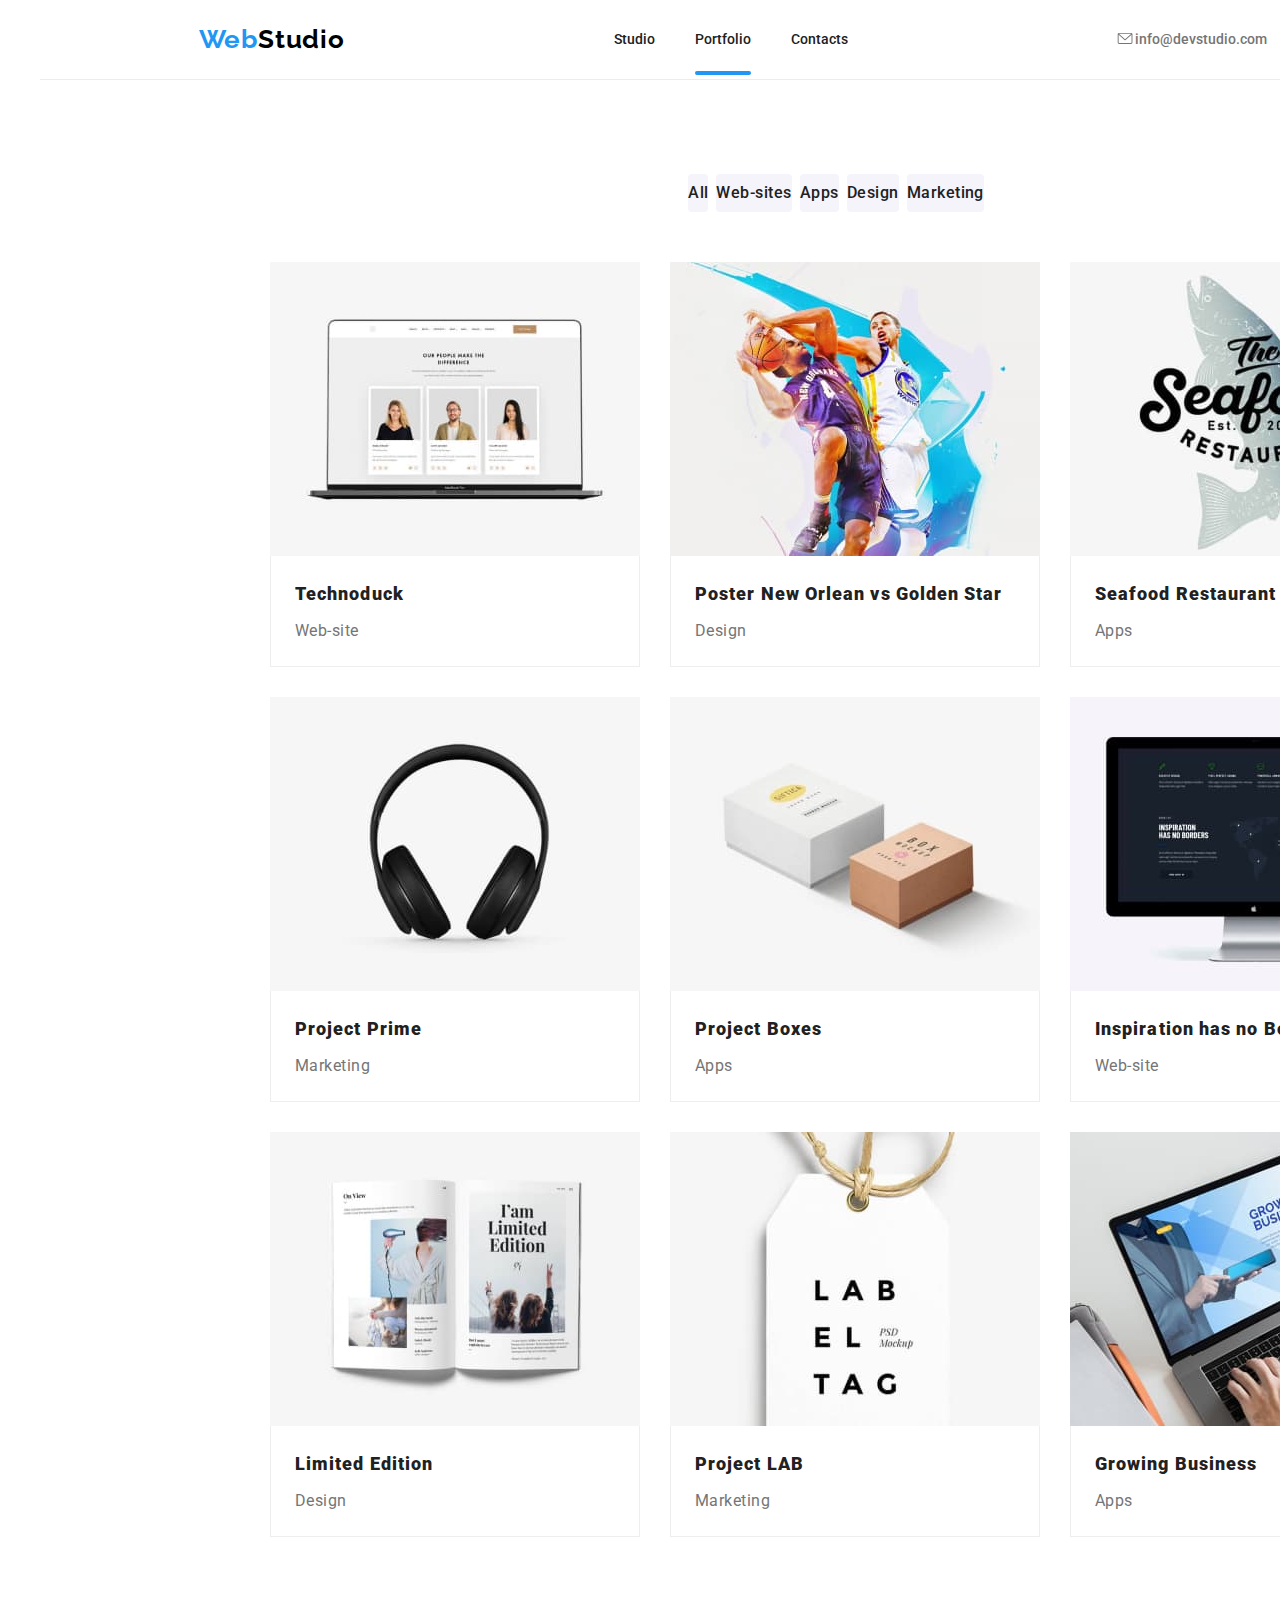
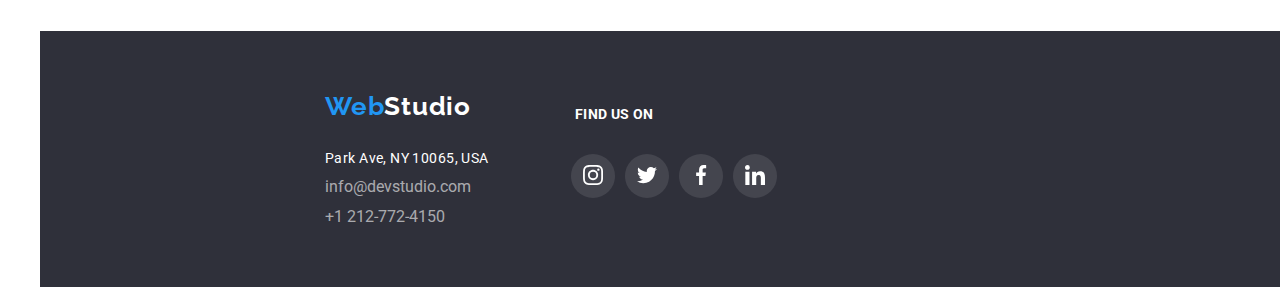
==== commit 563375e4: "updated css, index.html & portfolio.html" ====
--- a/portfolio.html
+++ b/portfolio.html
@@ -20,7 +20,7 @@
             <nav class="header__navigation">
                 <ul>
                     <li><a href="index.html" >Studio</a></li>
-                    <li><a href="portfolio.html">Portfolio</a></li>
+                    <li><a href="portfolio.html" class="active">Portfolio</a></li>
                     <li><a href="#" >Contacts</a></li>
                 </ul>
             </nav>
@@ -49,7 +49,7 @@
        </div>
 
             <!--Portfolio-->
-            <section class="portfolio-section">
+            <div class="portfolio-section">
                 <!--1st container-->
             <div class="portfolio-cards">
                 <div class="relative-overlay">
@@ -166,7 +166,7 @@
                 <p class="projects1-text">Apps</p>
             </div>
             </div>
-    </section>
+    </div>
 </div>
 </main>
 
--- a/css/styles.css
+++ b/css/styles.css
@@ -66,6 +66,8 @@
     border-bottom: 1px solid #ececec;
     align-items: center;
     width: 1600px;
+    position: relative;
+    z-index: 10;
 }
 
 .header__logo{
@@ -113,7 +115,7 @@
     height: 4px;
     left: 0;
     top: 40px;
-    background: #2196F3;
+    background-color: #2196F3;
     border-radius: 2px;
     position: absolute;
     transition-duration: 250ms;
@@ -121,13 +123,28 @@
     animation-timing-function: cubic-bezier(0.4, 0, 0.2, 1);
 
 }
+
+
+.header__navigation .active::after,
+.header__navigation .active:after {
+    content: ' ';
+    width: 100%;
+    height: 4px;
+    left: 0;
+    top: 40px;
+    background-color: #2196F3;
+    border-radius: 2px;
+    position: absolute;
+    transition-duration: 250ms;
+    transition-property: width;
+}
+
 
 .header__navigation a:active::after,
 .header__navigation a:hover::after {
     width: 100%;
 
 }
-
 
 .header__navigation a:focus{
     color: var(--light-blue);
@@ -182,7 +199,8 @@
     rgba(47, 48, 58, 0.5),
     rgba(47, 48, 58, 0.3)
     ), url(../images/hero-bg-image.jpg);
-    background-repeat: no-repeat;background-size: cover;
+    background-repeat: no-repeat;
+    background-size: cover;
     width: 1600px;
     height: 600px;
    
@@ -291,19 +309,19 @@
 
 /* What we do style*/
 .occupation{
-    display: flex;
-    justify-content: space-between;
-    text-align: center;
-    margin: 0 auto;
-  
-
-}
-
-
-.occupation__images> img{
-    margin-right: 30px;
-
-}
+    display: inline-block;
+    align-items: center;
+
+
+}
+
+.occupation__images{
+    display: flex;
+    justify-content: center;
+    align-items: center;
+    flex-wrap: wrap;
+}
+
 
 .occupation__title{
     font-family: var(--primary-font);
@@ -313,28 +331,35 @@
     color: var(--black);
     letter-spacing: 0.03em;
     margin-bottom: 50px;
-}
-
+    text-align: center;
+}
 
 .thumb{
     position: relative;
-   margin: 10px;
-   border-radius: 4px;
-   overflow: hidden;
-   background-color: white;
-}
-
-.thumb > .label {
+    overflow: hidden;
+    margin-right: 30px;
+   
+}
+
+.thumb > .label{
     position: absolute;
-    top: 0;
     right: 0;
-    margin: 0;
-    padding: 8px 16px;
-    border-bottom-left-radius: 4px;
-  
-    font-family: sans-serif;
-    font-size: 24px;
-    background-color: #2196f3;}
+    left: 0;
+    bottom: 5px;
+    width: 100%;
+    color: var(--white);
+    background-color: rgba(47, 48, 58, 0.8);
+    height: 70px;
+    display: flex;
+    justify-content: center;
+    align-items: center;
+    font-family: var(--primary-font);
+    font-size: 14px;
+    font-weight: 700;
+    letter-spacing: 0.03em;
+    line-height: 1.2;
+    text-transform: uppercase;
+}
 
 /* Team section style*/
 
@@ -412,12 +437,16 @@
 .team-social li:hover{
     background-color: var(--light-blue);
     fill: var(--white);
+    transition-duration: 250ms;
+    transition-timing-function: cubic-bezier(0.4, 0, 0.2, 1);
 
 }
 
 .team-social li:focus{
     background-color: var(--light-blue);
     fill: var(--white);
+    transition-duration: 250ms;
+    transition-timing-function: cubic-bezier(0.4, 0, 0.2, 1);
 }
 
 /* Regular customers section style*/
@@ -433,10 +462,14 @@
 
 .customers-section li:hover{
     fill: var(--light-blue);
+    transition-duration: 250ms;
+    transition-timing-function: cubic-bezier(0.4, 0, 0.2, 1);
 }
 
 .customers-section li:focus{
     fill: var(--light-blue);
+    transition-duration: 250ms;
+    transition-timing-function: cubic-bezier(0.4, 0, 0.2, 1);
 }
 
 .customers-title{
@@ -520,12 +553,16 @@
 
 .mail:hover, .phone:hover {
     color: var(--light-blue);
+    transition-duration: 250ms;
+    transition-timing-function: cubic-bezier(0.4, 0, 0.2, 1);
 }
 
 
 .mail:focus, .phone:focus{
     color: var(--light-blue);
     border-bottom: none;
+    transition-duration: 250ms;
+    transition-timing-function: cubic-bezier(0.4, 0, 0.2, 1);
 }
 
 .container{
@@ -583,6 +620,8 @@
 .social-links a:hover{
 	fill: var(--white);
 	background-color: var(--light-blue);
+    transition-duration: 250ms;
+    transition-timing-function: cubic-bezier(0.4, 0, 0.2, 1);
 }
 
 /* Style modal*/
@@ -691,6 +730,8 @@
 
 .header__navigation a:hover {
     color: var(--light-blue);
+    transition-duration: 250ms;
+    transition-timing-function: cubic-bezier(0.4, 0, 0.2, 1);
 }
 
 
@@ -698,6 +739,8 @@
 .header__navigation a:focus{
     color: var(--light-blue);
     border-bottom: none;
+    transition-duration: 250ms;
+    transition-timing-function: cubic-bezier(0.4, 0, 0.2, 1);
 }
 
 .header__info a{
@@ -717,12 +760,16 @@
 .header__info a:hover{
     color: var(--light-blue);
     fill: var(--light-blue);
+    transition-duration: 250ms;
+    transition-timing-function: cubic-bezier(0.4, 0, 0.2, 1);
 
 }
 
 .header__info a:focus {
     color: var(--light-blue);
     fill: var(--light-blue);
+    transition-duration: 250ms;
+    transition-timing-function: cubic-bezier(0.4, 0, 0.2, 1);
 }
 
 .icon-info{
@@ -773,6 +820,8 @@
     box-shadow: 1px 1px 1px var(--dark-white);
     cursor: pointer;
     box-shadow: 0px 2px 2px 0px #0000001F, 0px 1px 2px 0px #00000014, 0px 3px 1px 0px #0000001A;
+    transition-duration: 250ms;
+    transition-timing-function: cubic-bezier(0.4, 0, 0.2, 1);
 
 }
 
@@ -792,8 +841,6 @@
 .portfolio-cards{
     align-items: center;
     transition: box-shadow 250ms;
-    transition-duration: 250ms;
-    transition-timing-function: cubic-bezier(0.4, 0, 0.2, 1);
 }
 
 
@@ -846,10 +893,15 @@
 
 .portfolio-cards:hover{
     box-shadow: 1px 4px 6px 0px #00000029, 0px 4px 4px 0px #0000000F,  0px 1px 1px 0px #0000001F; 
+    transition-duration: 250ms;
+    transition-timing-function: cubic-bezier(0.4, 0, 0.2, 1);
 }
 
 .portfolio-cards:focus{
-    box-shadow: 1px 4px 6px 0px #00000029, 0px 4px 4px 0px #0000000F,  0px 1px 1px 0px #0000001F; }
+    box-shadow: 1px 4px 6px 0px #00000029, 0px 4px 4px 0px #0000000F,  0px 1px 1px 0px #0000001F;
+    transition-duration: 250ms;
+    transition-timing-function: cubic-bezier(0.4, 0, 0.2, 1);
+ }
 
 
 .relative-overlay{
@@ -891,7 +943,6 @@
 }
 
 .portfolio-cards:hover .overlay{
-    box-shadow: 1px 4px 6px 0px #00000029, 0px 4px 4px 0px #0000000F,  0px 1px 1px 0px #0000001F; 
     transform: translateY(0) ;
 }
 
@@ -953,12 +1004,16 @@
 
 .mail:hover, .phone:hover {
     color: var(--light-blue);
+    transition-duration: 250ms;
+    transition-timing-function: cubic-bezier(0.4, 0, 0.2, 1);
 }
 
 
 .mail:focus, .phone:focus{
     color: var(--light-blue);
     border-bottom: none;
+    transition-duration: 250ms;
+    transition-timing-function: cubic-bezier(0.4, 0, 0.2, 1);
 }
 
 
@@ -1012,6 +1067,8 @@
 .social-links a:hover{
 	fill: var(--white);
 	background-color: var(--light-blue);
+    transition-duration: 250ms;
+    transition-timing-function: cubic-bezier(0.4, 0, 0.2, 1);
 }
 
 
